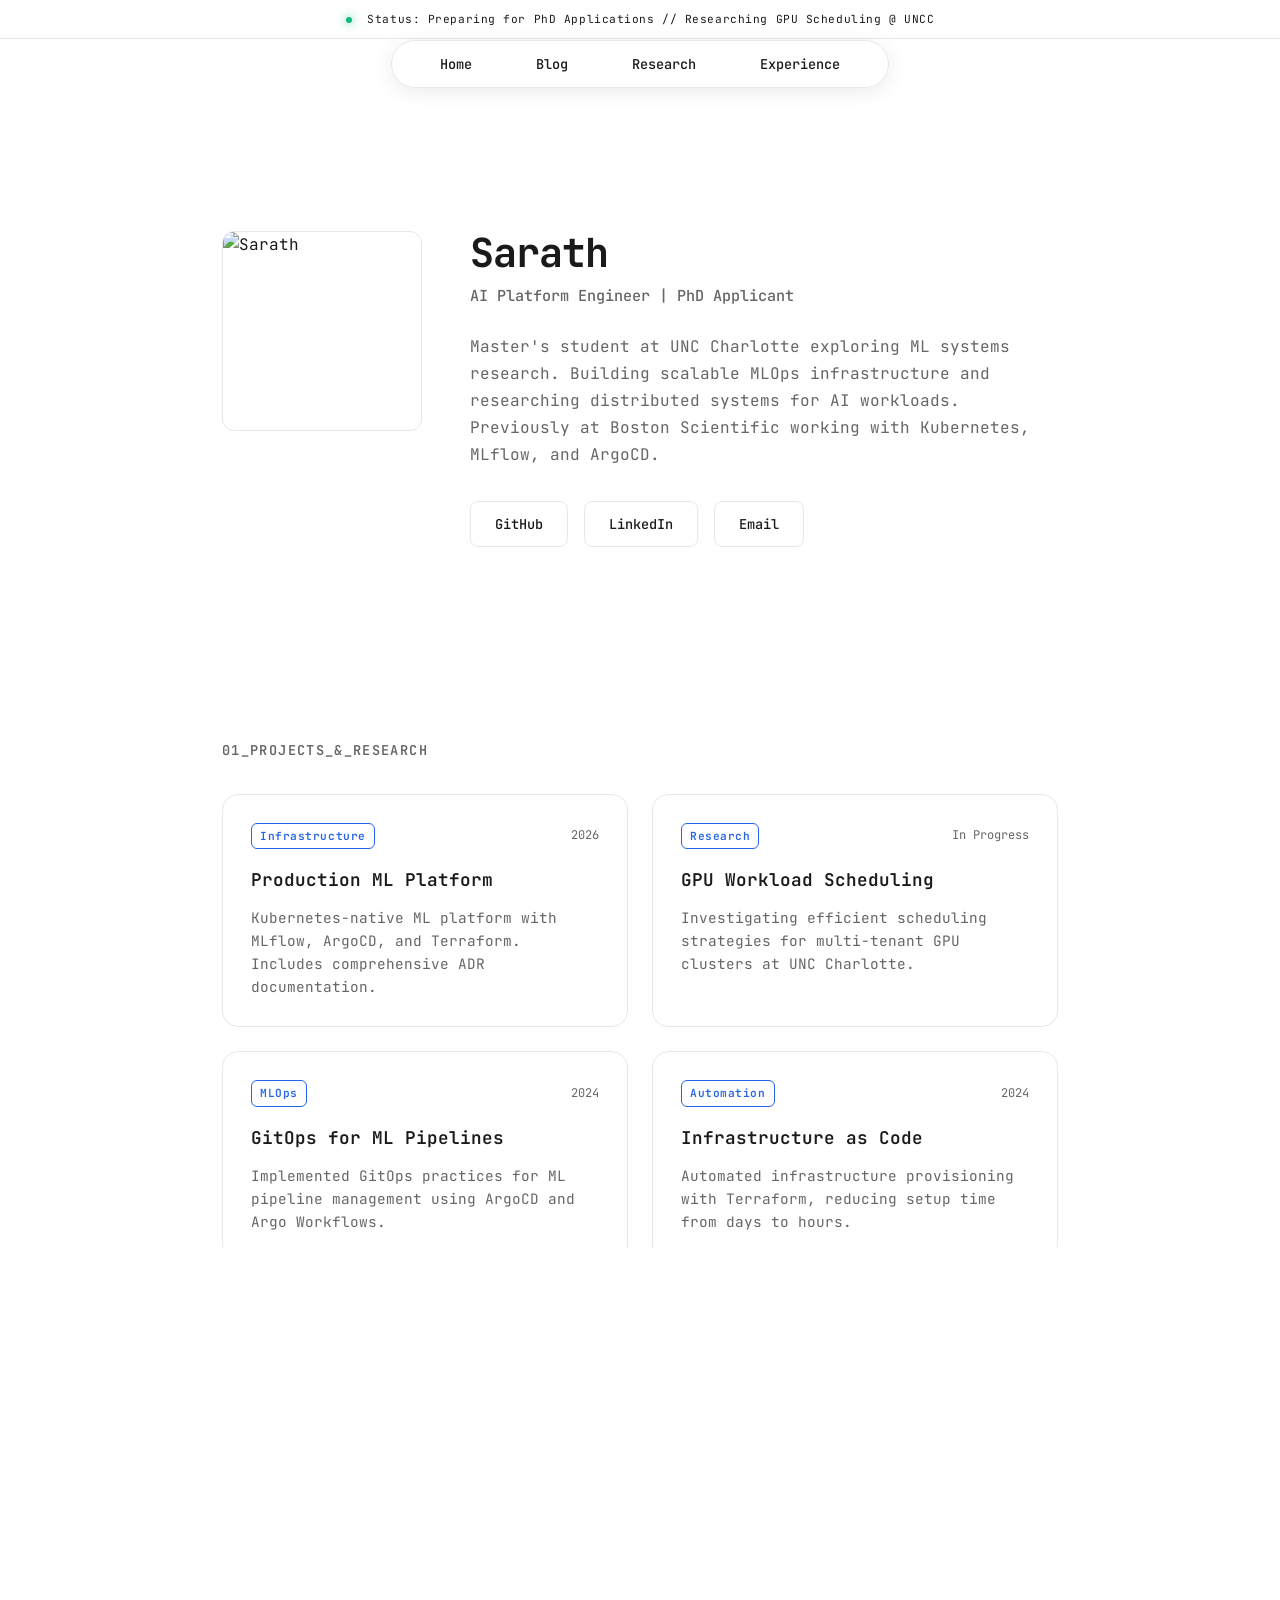
==== index.html @ ea54d972 "Initial commit: Personal website with blog, research, and work sections" ====
<!DOCTYPE html>
<html lang="en">
<head>
    <meta charset="UTF-8">
    <meta name="viewport" content="width=device-width, initial-scale=1.0">
    <title>Sarath | AI Platform Engineer</title>
    <meta name="description" content="Sarath - AI Platform Engineer focusing on MLOps and GPU scheduling. PhD applicant at UNC Charlotte.">
    <link rel="stylesheet" href="assets/css/style.css">
</head>
<body>

    <div class="status-bar">
        <span class="status-dot"></span>
        <span class="status-text">Status: Preparing for PhD Applications // Researching GPU Scheduling @ UNCC</span>
    </div>

    <nav class="pill-nav">
        <ul>
            <li><a href="#home">Home</a></li>
            <li><a href="blog/index.html">Blog</a></li>
            <li><a href="research/publications.html">Research</a></li>
            <li><a href="work/experience.html">Experience</a></li>
        </ul>
    </nav>

    <main class="container">
        
        <section id="home" class="hero fade-in">
            <div class="hero-layout">
                <div class="profile-container">
                    <div class="profile-frame">
                        <img src="assets/img/profile.jpg" alt="Sarath" class="profile-img">
                    </div>
                </div>
                <div class="hero-content">
                    <h1>Sarath</h1>
                    <p class="mono-tag">AI Platform Engineer | PhD Applicant</p>
                    <p class="bio">
                        Master's student at UNC Charlotte exploring ML systems research. 
                        Building scalable MLOps infrastructure and researching distributed 
                        systems for AI workloads. Previously at Boston Scientific working with 
                        Kubernetes, MLflow, and ArgoCD.
                    </p>
                    <div class="hero-actions">
                        <a href="https://github.com/codesss009" target="_blank" class="link-btn">GitHub</a>
                        <a href="https://linkedin.com/in/yourprofile" target="_blank" class="link-btn">LinkedIn</a>
                        <a href="mailto:your@email.com" class="link-btn">Email</a>
                    </div>
                </div>
            </div>
        </section>

        <section class="grid-section fade-in">
            <h3 class="section-title">01_PROJECTS_&_RESEARCH</h3>
            <div class="grid">
                <div class="card">
                    <div class="card-header">
                        <span class="tag">Infrastructure</span>
                        <span class="date">2026</span>
                    </div>
                    <h4>Production ML Platform</h4>
                    <p>Kubernetes-native ML platform with MLflow, ArgoCD, and Terraform. Includes comprehensive ADR documentation.</p>
                </div>

                <div class="card">
                    <div class="card-header">
                        <span class="tag">Research</span>
                        <span class="date">In Progress</span>
                    </div>
                    <h4>GPU Workload Scheduling</h4>
                    <p>Investigating efficient scheduling strategies for multi-tenant GPU clusters at UNC Charlotte.</p>
                </div>

                <div class="card">
                    <div class="card-header">
                        <span class="tag">MLOps</span>
                        <span class="date">2024</span>
                    </div>
                    <h4>GitOps for ML Pipelines</h4>
                    <p>Implemented GitOps practices for ML pipeline management using ArgoCD and Argo Workflows.</p>
                </div>

                <div class="card">
                    <div class="card-header">
                        <span class="tag">Automation</span>
                        <span class="date">2024</span>
                    </div>
                    <h4>Infrastructure as Code</h4>
                    <p>Automated infrastructure provisioning with Terraform, reducing setup time from days to hours.</p>
                </div>
            </div>
        </section>

        <section class="grid-section fade-in">
            <h3 class="section-title">02_LATEST_WRITING</h3>
            <div class="card wide-card">
                <div class="card-header">
                    <span class="tag">Systems</span>
                    <span class="date">April 2026</span>
                </div>
                <h4>Why Architecture Decision Records Matter for ML Platforms</h4>
                <p>How documenting architectural decisions with ADRs improved our ML platform's maintainability and helped new team members understand critical design choices.</p>
                <a href="blog/index.html" class="text-link">Read More →</a>
            </div>
        </section>

    </main>

    <footer class="footer fade-in">
        <div class="container">
            <p>Built with JetBrains Mono // © 2026 Sarath</p>
        </div>
    </footer>

</body>
</html>
---- assets/css/style.css ----
/* Clean Minimalist Mono Design */
@import url('https://fonts.googleapis.com/css2?family=JetBrains+Mono:wght@300;400;500;600;700;800&display=swap');

:root {
    --bg: #ffffff;
    --text: #1a1a1a;
    --text-muted: #666666;
    --accent: #2563eb;
    --glass: rgba(255, 255, 255, 0.85);
    --border: #e5e7eb;
    --card-bg: #ffffff;
}

/* Auto Dark Mode */
@media (prefers-color-scheme: dark) {
    :root {
        --bg: #0a0a0a;
        --text: #eeeeee;
        --text-muted: #a0a0a0;
        --accent: #60a5fa;
        --glass: rgba(10, 10, 10, 0.85);
        --border: #2a2a2a;
        --card-bg: #141414;
    }
}

* {
    margin: 0;
    padding: 0;
    box-sizing: border-box;
}

html {
    scroll-behavior: smooth;
}

body {
    background-color: var(--bg);
    color: var(--text);
    font-family: 'JetBrains Mono', monospace;
    line-height: 1.65;
    transition: background 0.3s ease;
}

.container {
    max-width: 900px;
    margin: 0 auto;
    padding: 0 2rem;
}

/* Status Bar */
.status-bar {
    font-size: 0.7rem;
    padding: 10px;
    text-align: center;
    border-bottom: 1px solid var(--border);
    background: var(--bg);
    letter-spacing: 0.05em;
    font-weight: 400;
}

.status-dot {
    height: 6px;
    width: 6px;
    background-color: #10b981;
    border-radius: 50%;
    display: inline-block;
    margin-right: 8px;
    box-shadow: 0 0 10px #10b981;
    animation: pulse 2s infinite;
}

@keyframes pulse {
    0%, 100% { opacity: 1; }
    50% { opacity: 0.5; }
}

/* Pill Navigation */
.pill-nav {
    position: fixed;
    top: 2.5rem;
    left: 50%;
    transform: translateX(-50%);
    z-index: 1000;
    background: var(--glass);
    backdrop-filter: blur(12px);
    -webkit-backdrop-filter: blur(12px);
    border: 1px solid var(--border);
    padding: 0.6rem 2rem;
    border-radius: 50px;
    box-shadow: 0 4px 20px rgba(0, 0, 0, 0.08);
}

.pill-nav ul {
    display: flex;
    list-style: none;
    gap: 2rem;
    margin: 0;
    padding: 0;
    align-items: center;
}

.pill-nav a {
    text-decoration: none;
    color: var(--text);
    font-size: 0.85rem;
    font-weight: 500;
    transition: all 0.2s ease;
    padding: 0.5rem 1rem;
    border-radius: 20px;
}

.pill-nav a:hover {
    color: var(--accent);
    background: rgba(37, 99, 235, 0.08);
}

/* Hero Section */
.hero {
    padding: 12rem 0 6rem;
}

.hero-layout {
    display: flex;
    align-items: flex-start;
    gap: 3rem;
}

.hero-content {
    flex: 1;
}

.mono-tag {
    color: var(--text-muted);
    font-weight: 500;
    font-size: 0.95rem;
    margin-bottom: 1.5rem;
    display: block;
}

.hero h1 {
    font-size: 2.5rem;
    margin-bottom: 0.5rem;
    font-weight: 700;
    letter-spacing: -1px;
    line-height: 1.1;
}

.bio {
    font-size: 1rem;
    line-height: 1.7;
    color: var(--text-muted);
    margin-bottom: 2rem;
}

.hero-actions {
    display: flex;
    gap: 1rem;
    flex-wrap: wrap;
}

.link-btn {
    display: inline-block;
    padding: 0.7rem 1.5rem;
    text-decoration: none;
    color: var(--text);
    border: 1px solid var(--border);
    border-radius: 8px;
    font-size: 0.85rem;
    font-weight: 500;
    transition: all 0.2s ease;
}

.link-btn:hover {
    border-color: var(--accent);
    color: var(--accent);
    transform: translateY(-2px);
}

/* Profile Picture */
.profile-container {
    flex: 0 0 200px;
}

.profile-frame {
    width: 200px;
    height: 200px;
    border-radius: 12px;
    overflow: hidden;
    border: 1px solid var(--border);
    transition: transform 0.4s ease;
}

.profile-frame:hover {
    transform: scale(1.02);
}

.profile-img {
    width: 100%;
    height: 100%;
    object-fit: cover;
}

/* Grid Sections */
.grid-section {
    margin: 6rem 0;
}

.section-title {
    font-size: 0.85rem;
    margin-bottom: 2rem;
    color: var(--text-muted);
    letter-spacing: 0.1em;
    font-weight: 600;
}

.grid {
    display: grid;
    grid-template-columns: repeat(2, 1fr);
    gap: 1.5rem;
}

.card {
    background: var(--card-bg);
    padding: 1.75rem;
    border: 1px solid var(--border);
    border-radius: 16px;
    transition: all 0.3s ease;
}

.card:hover {
    border-color: var(--accent);
    transform: translateY(-4px);
    box-shadow: 0 8px 24px rgba(0, 0, 0, 0.08);
}

.card-header {
    display: flex;
    justify-content: space-between;
    align-items: center;
    margin-bottom: 1rem;
}

.tag {
    font-size: 0.7rem;
    color: var(--accent);
    border: 1px solid var(--accent);
    padding: 3px 8px;
    border-radius: 6px;
    font-weight: 600;
    letter-spacing: 0.05em;
}

.date {
    font-size: 0.75rem;
    color: var(--text-muted);
}

.card h4 {
    margin-bottom: 0.75rem;
    font-size: 1.1rem;
    font-weight: 600;
}

.card p {
    font-size: 0.9rem;
    color: var(--text-muted);
    line-height: 1.6;
}

.wide-card {
    grid-column: 1 / -1;
}

.text-link {
    color: var(--accent);
    text-decoration: none;
    font-size: 0.9rem;
    font-weight: 500;
    display: inline-block;
    margin-top: 0.5rem;
}

.text-link:hover {
    text-decoration: underline;
}

/* Footer */
.footer {
    padding: 3rem 0;
    border-top: 1px solid var(--border);
    margin-top: 6rem;
    text-align: center;
}

.footer p {
    font-size: 0.8rem;
    color: var(--text-muted);
}

/* Animations */
@keyframes fadeInUp {
    from {
        opacity: 0;
        transform: translateY(20px);
    }
    to {
        opacity: 1;
        transform: translateY(0);
    }
}

.fade-in {
    animation: fadeInUp 0.8s ease forwards;
}

/* Responsive */
@media (max-width: 768px) {
    .hero {
        padding: 10rem 0 4rem;
    }
    
    .hero-layout {
        flex-direction: column;
        gap: 2rem;
    }
    
    .hero h1 {
        font-size: 2rem;
    }
    
    .bio {
        max-width: 100%;
    }
    
    .hero-actions {
        justify-content: flex-start;
    }
    
    .profile-container {
        width: 100%;
        flex: none;
    }
    
    .profile-frame {
        width: 160px;
        height: 160px;
    }
    
    .grid {
        grid-template-columns: 1fr;
    }
    
    .pill-nav {
        width: 90%;
        padding: 0.5rem 1rem;
    }
    
    .pill-nav ul {
        gap: 0.8rem;
        justify-content: space-around;
    }
    
    .pill-nav a {
        font-size: 0.75rem;
        padding: 0.4rem 0.6rem;
    }
    
    .status-bar {
        font-size: 0.65rem;
    }
}
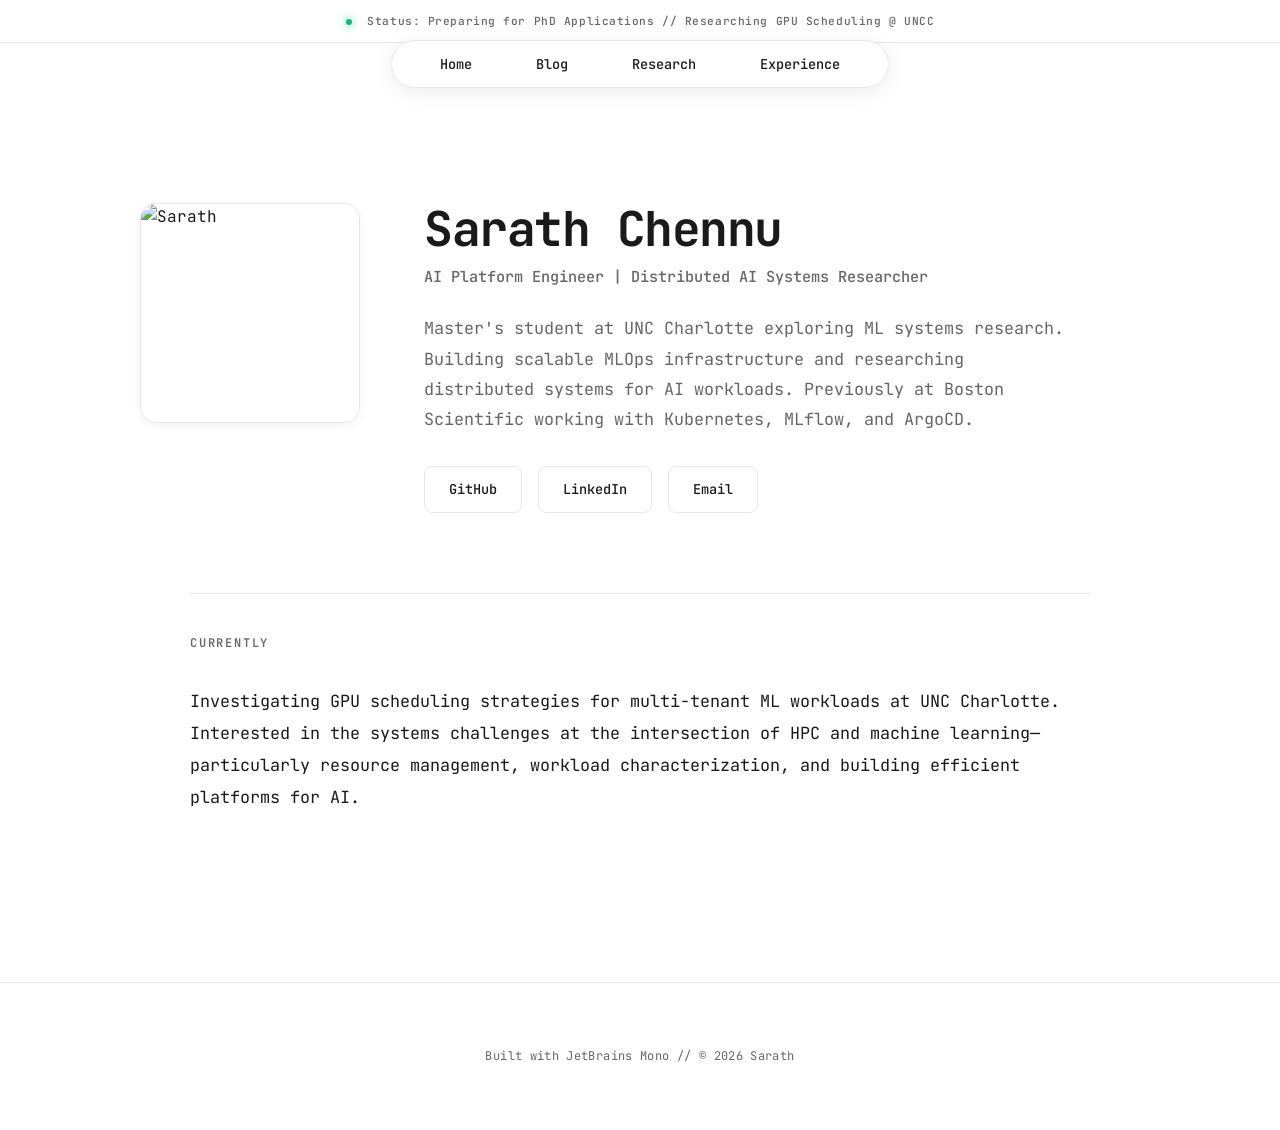
==== commit b39e384a: "Fix layout centering and reduce vertical spacing on home page" ====
--- a/index.html
+++ b/index.html
@@ -3,8 +3,8 @@
 <head>
     <meta charset="UTF-8">
     <meta name="viewport" content="width=device-width, initial-scale=1.0">
-    <title>Sarath | AI Platform Engineer</title>
-    <meta name="description" content="Sarath - AI Platform Engineer focusing on MLOps and GPU scheduling. PhD applicant at UNC Charlotte.">
+    <title>Sarath Chennu| AI Platform Engineer</title>
+    <meta name="description" content="Sarath Chennu- AI Platform Engineer focusing on MLOps and GPU scheduling. PhD applicant at UNC Charlotte.">
     <link rel="stylesheet" href="assets/css/style.css">
 </head>
 <body>
@@ -24,7 +24,7 @@
     </nav>
 
     <main class="container">
-        
+
         <section id="home" class="hero fade-in">
             <div class="hero-layout">
                 <div class="profile-container">
@@ -33,12 +33,12 @@
                     </div>
                 </div>
                 <div class="hero-content">
-                    <h1>Sarath</h1>
-                    <p class="mono-tag">AI Platform Engineer | PhD Applicant</p>
+                    <h1>Sarath Chennu</h1>
+                    <p class="mono-tag">AI Platform Engineer | Distributed AI Systems Researcher</p>
                     <p class="bio">
-                        Master's student at UNC Charlotte exploring ML systems research. 
-                        Building scalable MLOps infrastructure and researching distributed 
-                        systems for AI workloads. Previously at Boston Scientific working with 
+                        Master's student at UNC Charlotte exploring ML systems research.
+                        Building scalable MLOps infrastructure and researching distributed
+                        systems for AI workloads. Previously at Boston Scientific working with
                         Kubernetes, MLflow, and ArgoCD.
                     </p>
                     <div class="hero-actions">
@@ -50,58 +50,13 @@
             </div>
         </section>
 
-        <section class="grid-section fade-in">
-            <h3 class="section-title">01_PROJECTS_&_RESEARCH</h3>
-            <div class="grid">
-                <div class="card">
-                    <div class="card-header">
-                        <span class="tag">Infrastructure</span>
-                        <span class="date">2026</span>
-                    </div>
-                    <h4>Production ML Platform</h4>
-                    <p>Kubernetes-native ML platform with MLflow, ArgoCD, and Terraform. Includes comprehensive ADR documentation.</p>
-                </div>
-
-                <div class="card">
-                    <div class="card-header">
-                        <span class="tag">Research</span>
-                        <span class="date">In Progress</span>
-                    </div>
-                    <h4>GPU Workload Scheduling</h4>
-                    <p>Investigating efficient scheduling strategies for multi-tenant GPU clusters at UNC Charlotte.</p>
-                </div>
-
-                <div class="card">
-                    <div class="card-header">
-                        <span class="tag">MLOps</span>
-                        <span class="date">2024</span>
-                    </div>
-                    <h4>GitOps for ML Pipelines</h4>
-                    <p>Implemented GitOps practices for ML pipeline management using ArgoCD and Argo Workflows.</p>
-                </div>
-
-                <div class="card">
-                    <div class="card-header">
-                        <span class="tag">Automation</span>
-                        <span class="date">2024</span>
-                    </div>
-                    <h4>Infrastructure as Code</h4>
-                    <p>Automated infrastructure provisioning with Terraform, reducing setup time from days to hours.</p>
-                </div>
-            </div>
-        </section>
-
-        <section class="grid-section fade-in">
-            <h3 class="section-title">02_LATEST_WRITING</h3>
-            <div class="card wide-card">
-                <div class="card-header">
-                    <span class="tag">Systems</span>
-                    <span class="date">April 2026</span>
-                </div>
-                <h4>Why Architecture Decision Records Matter for ML Platforms</h4>
-                <p>How documenting architectural decisions with ADRs improved our ML platform's maintainability and helped new team members understand critical design choices.</p>
-                <a href="blog/index.html" class="text-link">Read More →</a>
-            </div>
+        <section class="current-focus fade-in">
+            <h3 class="section-title">CURRENTLY</h3>
+            <p class="focus-text">
+                Investigating GPU scheduling strategies for multi-tenant ML workloads at UNC Charlotte.
+                Interested in the systems challenges at the intersection of HPC and machine learning—particularly
+                resource management, workload characterization, and building efficient platforms for AI.
+            </p>
         </section>
 
     </main>
--- a/assets/css/style.css
+++ b/assets/css/style.css
@@ -43,20 +43,27 @@
 }
 
 .container {
-    max-width: 900px;
+    max-width: 1200px;
     margin: 0 auto;
-    padding: 0 2rem;
+    padding: 0 3rem;
+}
+
+@media (min-width: 1400px) {
+    .container {
+        max-width: 1300px;
+    }
 }
 
 /* Status Bar */
 .status-bar {
     font-size: 0.7rem;
-    padding: 10px;
+    padding: 12px;
     text-align: center;
     border-bottom: 1px solid var(--border);
     background: var(--bg);
     letter-spacing: 0.05em;
-    font-weight: 400;
+    font-weight: 500;
+    color: var(--text-muted);
 }
 
 .status-dot {
@@ -117,17 +124,20 @@
 
 /* Hero Section */
 .hero {
-    padding: 12rem 0 6rem;
+    padding: 10rem 0 3rem;
 }
 
 .hero-layout {
     display: flex;
     align-items: flex-start;
-    gap: 3rem;
+    gap: 4rem;
+    max-width: 1000px;
+    margin: 0 auto;
 }
 
 .hero-content {
     flex: 1;
+    max-width: 650px;
 }
 
 .mono-tag {
@@ -139,16 +149,16 @@
 }
 
 .hero h1 {
-    font-size: 2.5rem;
+    font-size: 3rem;
     margin-bottom: 0.5rem;
     font-weight: 700;
-    letter-spacing: -1px;
+    letter-spacing: -1.5px;
     line-height: 1.1;
 }
 
 .bio {
-    font-size: 1rem;
-    line-height: 1.7;
+    font-size: 1.05rem;
+    line-height: 1.8;
     color: var(--text-muted);
     margin-bottom: 2rem;
 }
@@ -174,25 +184,21 @@
 .link-btn:hover {
     border-color: var(--accent);
     color: var(--accent);
-    transform: translateY(-2px);
+    background: rgba(37, 99, 235, 0.04);
 }
 
 /* Profile Picture */
 .profile-container {
-    flex: 0 0 200px;
+    flex: 0 0 220px;
 }
 
 .profile-frame {
-    width: 200px;
-    height: 200px;
-    border-radius: 12px;
+    width: 220px;
+    height: 220px;
+    border-radius: 16px;
     overflow: hidden;
     border: 1px solid var(--border);
-    transition: transform 0.4s ease;
-}
-
-.profile-frame:hover {
-    transform: scale(1.02);
+    box-shadow: 0 2px 8px rgba(0, 0, 0, 0.06);
 }
 
 .profile-img {
@@ -201,17 +207,33 @@
     object-fit: cover;
 }
 
+/* Current Focus Section */
+.current-focus {
+    margin: 2rem auto 4rem;
+    max-width: 900px;
+    padding: 2.5rem 0;
+    border-top: 1px solid var(--border);
+}
+
+.focus-text {
+    font-size: 1.05rem;
+    line-height: 1.9;
+    color: var(--text);
+    font-weight: 400;
+}
+
 /* Grid Sections */
 .grid-section {
     margin: 6rem 0;
 }
 
 .section-title {
-    font-size: 0.85rem;
+    font-size: 0.75rem;
     margin-bottom: 2rem;
     color: var(--text-muted);
-    letter-spacing: 0.1em;
+    letter-spacing: 0.15em;
     font-weight: 600;
+    text-transform: uppercase;
 }
 
 .grid {
@@ -225,13 +247,11 @@
     padding: 1.75rem;
     border: 1px solid var(--border);
     border-radius: 16px;
-    transition: all 0.3s ease;
+    transition: border-color 0.2s ease;
 }
 
 .card:hover {
     border-color: var(--accent);
-    transform: translateY(-4px);
-    box-shadow: 0 8px 24px rgba(0, 0, 0, 0.08);
 }
 
 .card-header {
@@ -285,17 +305,81 @@
     text-decoration: underline;
 }
 
+/* Section with proper spacing for fixed nav */
+.section {
+    padding-top: 8rem;
+    min-height: 100vh;
+}
+
+.section h2 {
+    text-align: center;
+    font-size: 2.2rem;
+    margin-bottom: 1.5rem;
+    font-weight: 700;
+    letter-spacing: -0.5px;
+}
+
+/* Blog Posts */
+.posts-list {
+    max-width: 900px;
+    margin: 0 auto;
+}
+
+.post-preview {
+    margin-bottom: 3rem;
+    padding-bottom: 2rem;
+    border-bottom: 1px solid var(--border);
+}
+
+.post-preview:last-child {
+    border-bottom: none;
+}
+
+.post-meta {
+    font-size: 0.85rem;
+    color: var(--text-muted);
+    margin-bottom: 0.5rem;
+    font-weight: 500;
+}
+
+.post-preview h3 {
+    font-size: 1.5rem;
+    margin-bottom: 0.75rem;
+    font-weight: 600;
+    letter-spacing: -0.3px;
+}
+
+.post-preview h3 a {
+    color: var(--text);
+    text-decoration: none;
+    transition: color 0.2s ease;
+    border-bottom: 2px solid transparent;
+}
+
+.post-preview h3 a:hover {
+    color: var(--accent);
+    border-bottom: 2px solid var(--accent);
+}
+
+.post-preview p {
+    color: var(--text-muted);
+    line-height: 1.8;
+    font-size: 1rem;
+}
+
 /* Footer */
 .footer {
-    padding: 3rem 0;
+    padding: 4rem 0;
     border-top: 1px solid var(--border);
-    margin-top: 6rem;
+    margin-top: 8rem;
     text-align: center;
 }
 
 .footer p {
-    font-size: 0.8rem;
-    color: var(--text-muted);
+    font-size: 0.75rem;
+    color: var(--text-muted);
+    font-weight: 400;
+    letter-spacing: 0.03em;
 }
 
 /* Animations */
@@ -316,35 +400,44 @@
 
 /* Responsive */
 @media (max-width: 768px) {
+    .container {
+        padding: 0 1.5rem;
+    }
+
     .hero {
         padding: 10rem 0 4rem;
     }
-    
+
     .hero-layout {
         flex-direction: column;
         gap: 2rem;
     }
-    
+
     .hero h1 {
-        font-size: 2rem;
-    }
-    
+        font-size: 2.2rem;
+    }
+
     .bio {
         max-width: 100%;
-    }
-    
+        font-size: 1rem;
+    }
+
     .hero-actions {
         justify-content: flex-start;
     }
-    
+
     .profile-container {
         width: 100%;
         flex: none;
     }
-    
+
     .profile-frame {
-        width: 160px;
-        height: 160px;
+        width: 180px;
+        height: 180px;
+    }
+
+    .section h2 {
+        font-size: 1.8rem;
     }
     
     .grid {
